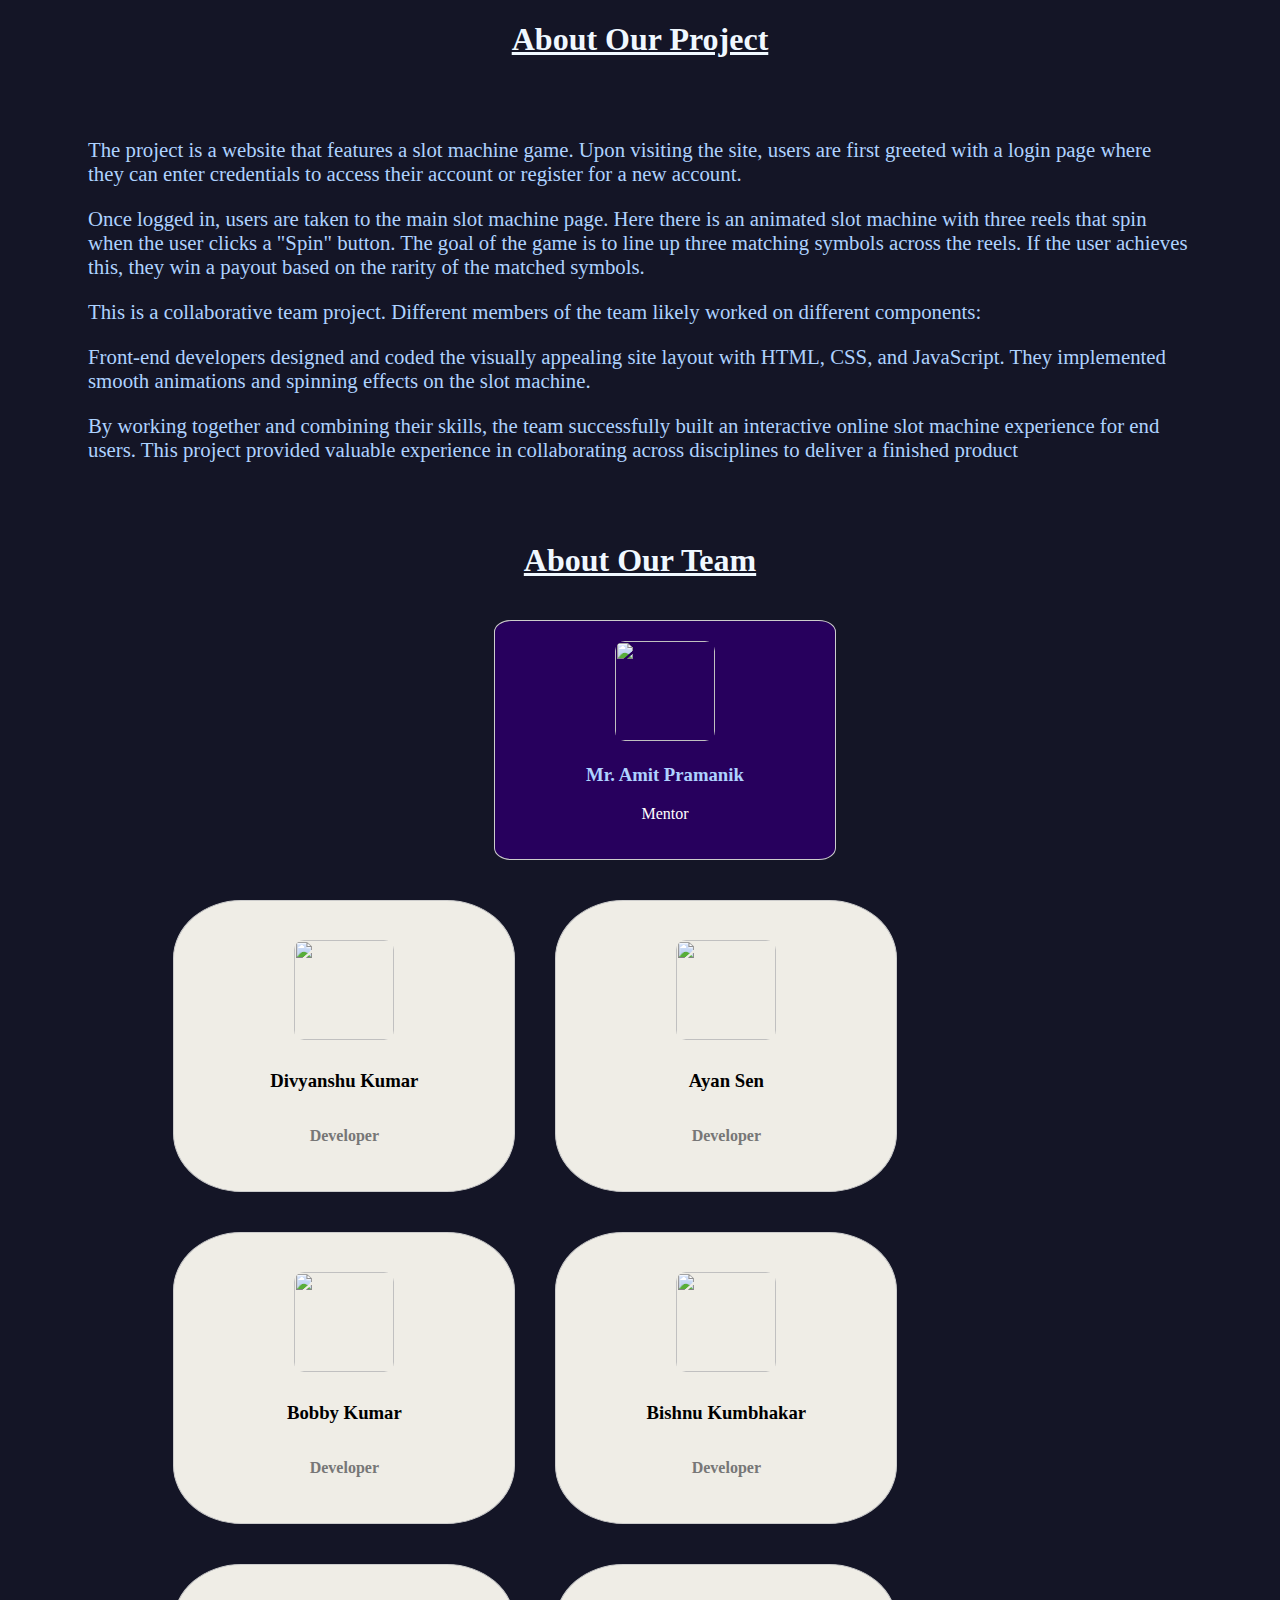
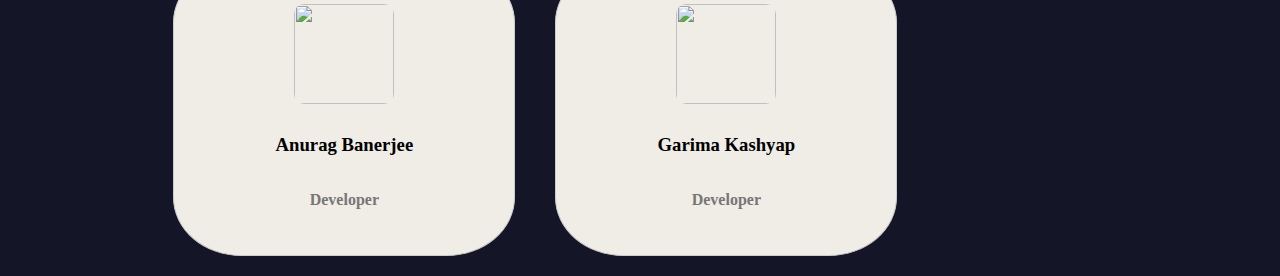
==== About.html @ ab25fb1c "first commit" ====
<!DOCTYPE html>
<html>
  <head>
    <link rel="stylesheet" href="about.css" />
  </head>
  <body>
    <h1>About Our Project</h1>
    <div class="Description">
      <p>The project is a website that features a slot machine game. Upon visiting the site, users are first greeted with a login page where they can enter credentials to access their account or register for a new account.</p>

       <p> Once logged in, users are taken to the main slot machine page. Here there is an animated slot machine with three reels that spin when the user clicks a "Spin" button. The goal of the game is to line up three matching symbols across the reels. If the user achieves this, they win a payout based on the rarity of the matched symbols.</p>
        
        <p>This is a collaborative team project. Different members of the team likely worked on different components:</p>
        
        <p>Front-end developers designed and coded the visually appealing site layout with HTML, CSS, and JavaScript. They implemented smooth animations and spinning effects on the slot machine.</p>
        
        <p>By working together and combining their skills, the team successfully built an interactive online slot machine experience for end users. This project provided valuable experience in collaborating across disciplines to deliver a finished product</p>
    </div>
    <h1>About Our Team</h1>
    <div class="container">
      <div class="Mentor">
        <img src="profile.jpg" />
        <h3>Mr. Amit Pramanik</h3>
        <p>Mentor</p>
      </div>
      <div class="profile">
        <img src="profile1.jpg" />
        <h3>Divyanshu Kumar</h3>
        <p>Developer</p>
      </div>

      <div class="profile">
        <img src="profile2.jpg" />
        <h3>Ayan Sen</h3>
        <p>Developer</p>
      </div>

      <div class="profile">
        <img src="profile3.jpg" />
        <h3>Bobby Kumar</h3>
        <p>Developer</p>
      </div>

      <div class="profile">
        <img src="profile4.jpg" />
        <h3>Bishnu Kumbhakar</h3>
        <p>Developer</p>
      </div>

      <div class="profile">
        <img src="profile5.jpg" />
        <h3>Anurag Banerjee</h3>
        <p>Developer</p>
      </div>

      <div class="profile">
        <img src="profile6.jpg" />
        <h3>Garima Kashyap</h3>
        <p>Developer</p>
      </div>
    </div>
  </body>
</html>
---- about.css ----
.profile {
    width: 300px;
    height: 250px;
    border: 1px solid #ccc;
    padding: 20px; 
    margin: 20px;
    float: left;
    border-radius: 20%;
    align-items :center;
    background-color:#EFEDE6;
    display:flex; 
    justify-content: center; 
    align-items: center;
    flex-direction: column;
  }
  
  .profile img {
    width: 100px;
    height: 100px;
    border-radius: 10%;
    align-self: center;
    margin:10px;
  }
  
  .profile h3 {
    margin-top: 20px;  
  }
  
  .profile p {
    color: #777;
    font-weight: bold;
    font-family: 'Comic Sans MS';
  }
  body {
    background-color:#141526;
    justify-content: center;
  }
  .container{
    justify-content: center;
    align-items: center;
    width: 77%; 
    margin: 0 auto;
    text-align: center;
  }
  h1 {
    text-align: center;
    text-decoration: underline;
    color:aliceblue;
  }
  .Mentor{
    width: 300px;
    border: 1px solid #ccc;
    padding: 20px; 
    margin: 20px;
    margin-left:35%;
    margin-right: 50%;
    float:left;
    border-radius: 5%;
    align-items :center;
    background-color: #27005D;
    
  }
  .Mentor img {
    width: 100px;
    height: 100px;
    border-radius: 10%;
  }
  .Mentor h3{
    color:#AED2FF;
  }
  .Mentor p{
    color:white;
  }
  .Description {
    margin: 80px;
    /* margin-left: 30px; */
  }
  .Description p{
    text-wrap:wrap;
    font-size: 130%;
    color:#AED2FF
    
  }
  @media (max-width: 600px) {

    .container {
      width: 90%;
      display:flex;
      align-items:center;
      justify-content: center;
    }
    .profile, 
    .Mentor {
      width: 100%; 
      margin: 10px 0;
      float: none;
    }
    
    .Mentor {
      margin-left: 0;
      margin-right: 0;
    }
    
    .Description {
      margin: 20px;
    }
  
    .Description p {
      font-size: 100%;
    }
  
  }
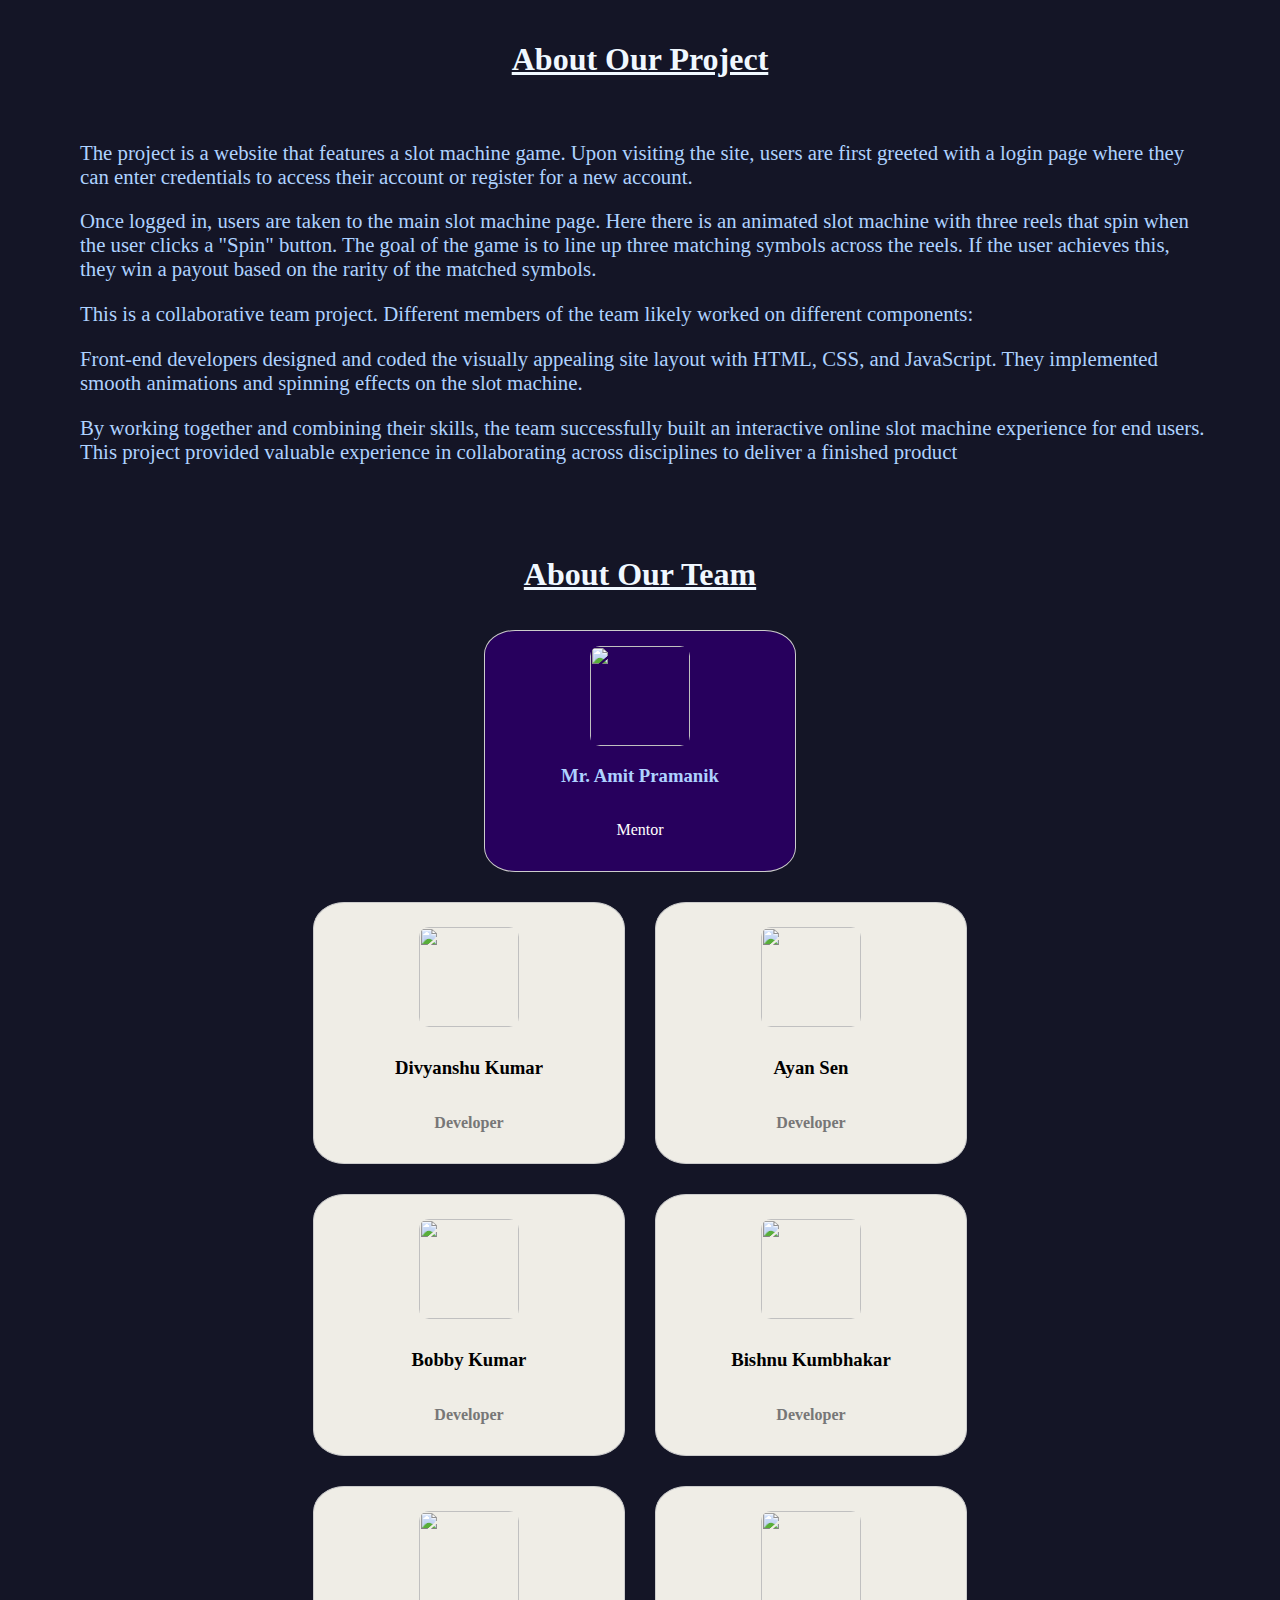
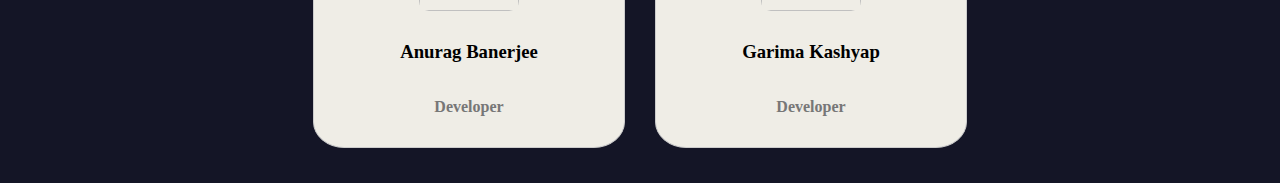
==== commit 139de2c5: "changes" ====
--- a/About.html
+++ b/About.html
@@ -17,12 +17,13 @@
         <p>By working together and combining their skills, the team successfully built an interactive online slot machine experience for end users. This project provided valuable experience in collaborating across disciplines to deliver a finished product</p>
     </div>
     <h1>About Our Team</h1>
+    <div class="Mentor">
+      <img src="profile.jpg" />
+      <h3>Mr. Amit Pramanik</h3>
+      <p>Mentor</p>
+    </div>
     <div class="container">
-      <div class="Mentor">
-        <img src="profile.jpg" />
-        <h3>Mr. Amit Pramanik</h3>
-        <p>Mentor</p>
-      </div>
+      
       <div class="profile">
         <img src="profile1.jpg" />
         <h3>Divyanshu Kumar</h3>
--- a/about.css
+++ b/about.css
@@ -2,11 +2,9 @@
     width: 300px;
     height: 250px;
     border: 1px solid #ccc;
-    padding: 20px; 
-    margin: 20px;
-    float: left;
-    border-radius: 20%;
-    align-items :center;
+    padding: 5px; 
+    margin: 15px;
+    border-radius: 10%;
     background-color:#EFEDE6;
     display:flex; 
     justify-content: center; 
@@ -34,13 +32,20 @@
   body {
     background-color:#141526;
     justify-content: center;
+    display:flex;
+    flex-direction: column;
+    align-items: center;
+    margin: 20px
   }
   .container{
+    display:flex;
     justify-content: center;
     align-items: center;
     width: 77%; 
     margin: 0 auto;
     text-align: center;
+    flex-direction: row;
+    flex-wrap: wrap;
   }
   h1 {
     text-align: center;
@@ -49,16 +54,17 @@
   }
   .Mentor{
     width: 300px;
+    height: 230px;
     border: 1px solid #ccc;
-    padding: 20px; 
-    margin: 20px;
-    margin-left:35%;
-    margin-right: 50%;
-    float:left;
-    border-radius: 5%;
-    align-items :center;
-    background-color: #27005D;
-    
+    padding: 5px; 
+    margin: 15px;
+    border-radius: 10%;
+    background-color:#27005D;
+    display:flex; 
+    justify-content: center; 
+    align-items: center;
+    flex-direction: column;
+    text-align: center;
   }
   .Mentor img {
     width: 100px;
@@ -72,8 +78,9 @@
     color:white;
   }
   .Description {
-    margin: 80px;
-    /* margin-left: 30px; */
+    margin: 50px;
+    margin-left: 60px;
+    margin-top: 20px;
   }
   .Description p{
     text-wrap:wrap;
@@ -81,32 +88,25 @@
     color:#AED2FF
     
   }
-  @media (max-width: 600px) {
 
-    .container {
-      width: 90%;
-      display:flex;
-      align-items:center;
-      justify-content: center;
-    }
-    .profile, 
-    .Mentor {
-      width: 100%; 
-      margin: 10px 0;
-      float: none;
-    }
+    @media (max-width: 600px) {
+
+      .container {
+        flex-direction: column;
+      }
     
-    .Mentor {
-      margin-left: 0;
-      margin-right: 0;
-    }
+      .profile, 
+      .Mentor {
+        width: 80%;
+        margin: 10px auto; 
+      }
     
-    .Description {
-      margin: 20px;
-    }
-  
-    .Description p {
-      font-size: 100%;
-    }
-  
-  }+      .Description {
+        margin: 20px;
+      }
+    
+      .Description p {
+        font-size: 100%;
+      }
+    
+    }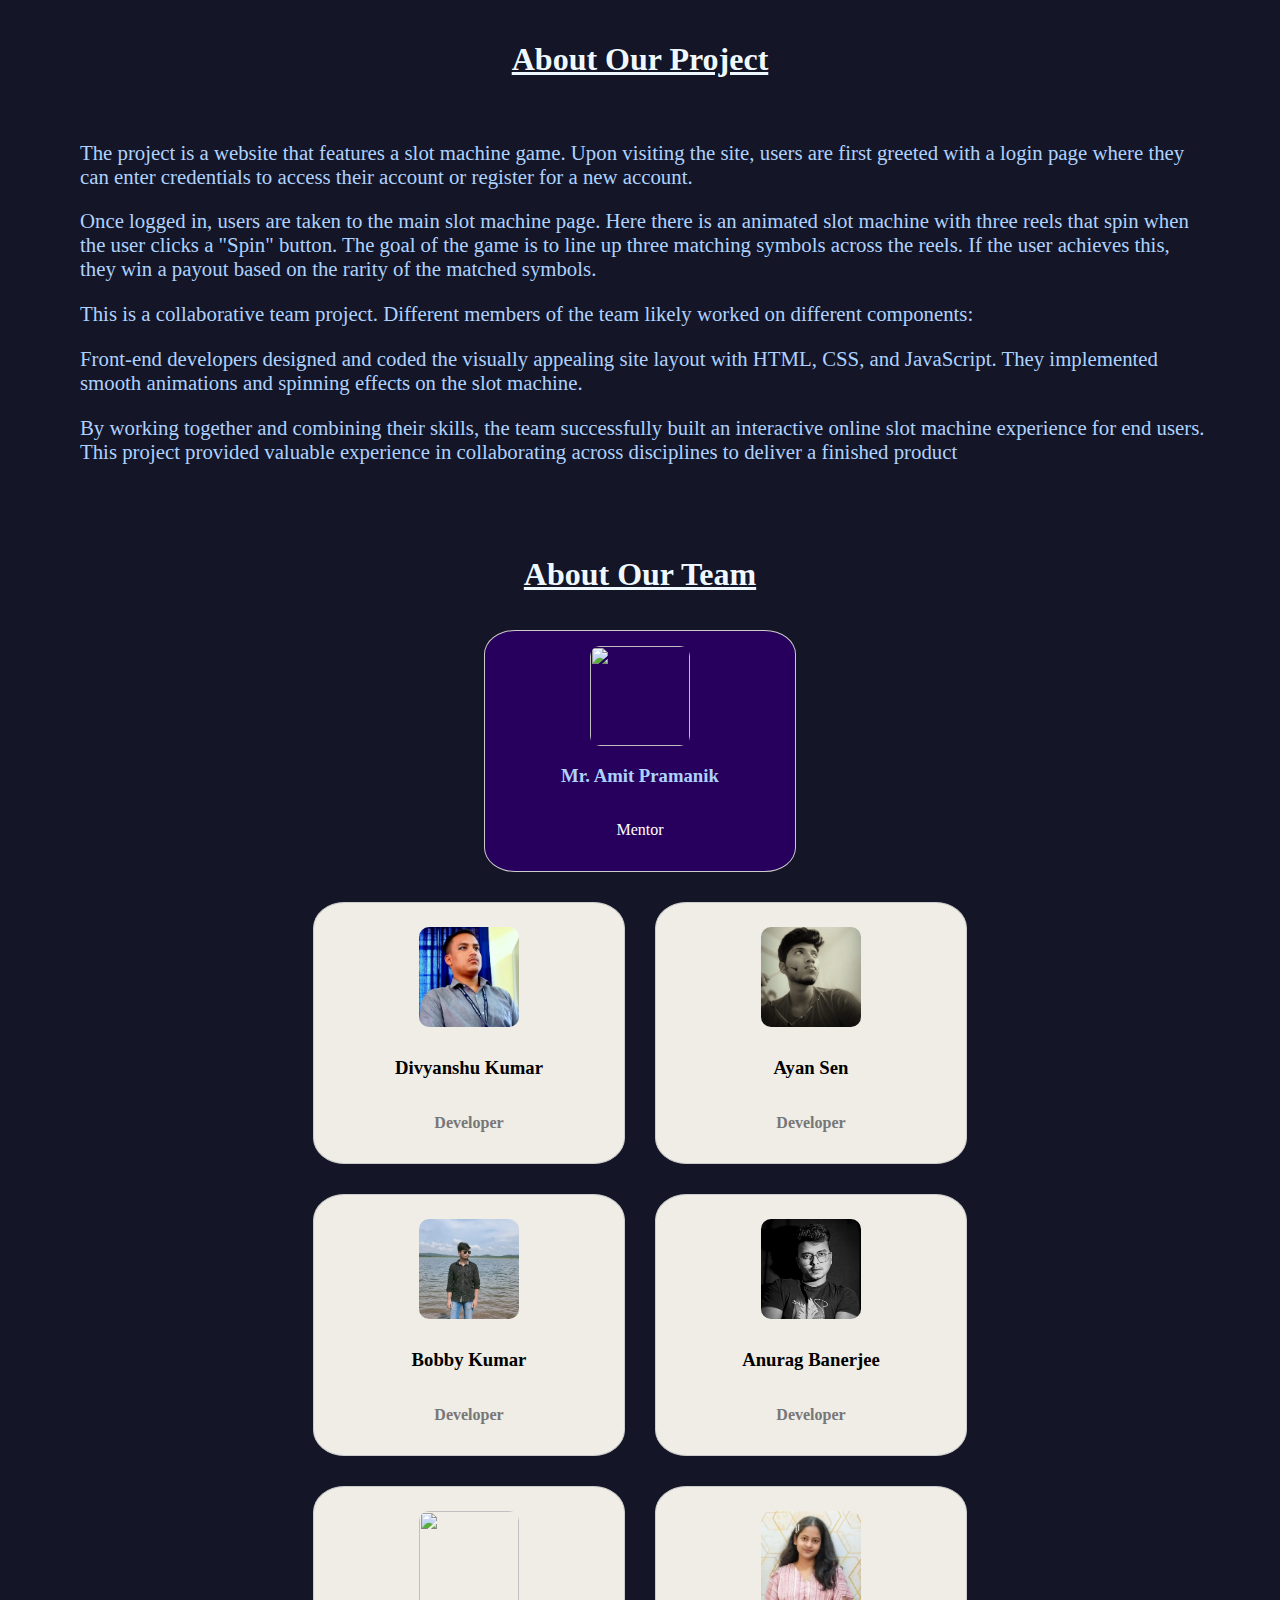
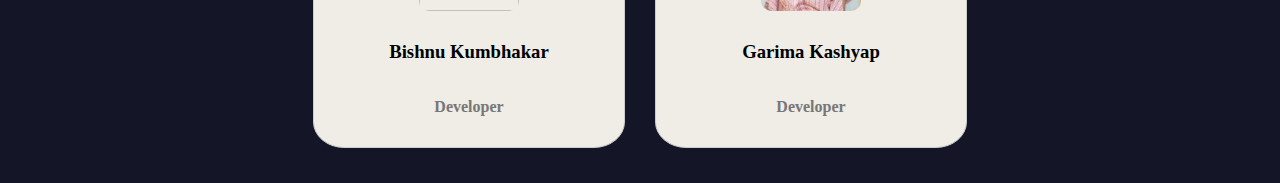
==== commit 8255123c: "About page updated" ====
--- a/About.html
+++ b/About.html
@@ -25,20 +25,26 @@
     <div class="container">
       
       <div class="profile">
-        <img src="profile1.jpg" />
+        <img src="assets/Divyanshu.jpg" />
         <h3>Divyanshu Kumar</h3>
         <p>Developer</p>
       </div>
 
       <div class="profile">
-        <img src="profile2.jpg" />
+        <img src="assets/Ayan.jpeg" />
         <h3>Ayan Sen</h3>
         <p>Developer</p>
       </div>
 
       <div class="profile">
-        <img src="profile3.jpg" />
+        <img src="assets/Bobby.jpeg" />
         <h3>Bobby Kumar</h3>
+        <p>Developer</p>
+      </div>
+
+      <div class="profile">
+        <img src="assets/Anurag.jpeg" />
+        <h3>Anurag Banerjee</h3>
         <p>Developer</p>
       </div>
 
@@ -49,13 +55,7 @@
       </div>
 
       <div class="profile">
-        <img src="profile5.jpg" />
-        <h3>Anurag Banerjee</h3>
-        <p>Developer</p>
-      </div>
-
-      <div class="profile">
-        <img src="profile6.jpg" />
+        <img src="assets/Garima.jpeg" />
         <h3>Garima Kashyap</h3>
         <p>Developer</p>
       </div>
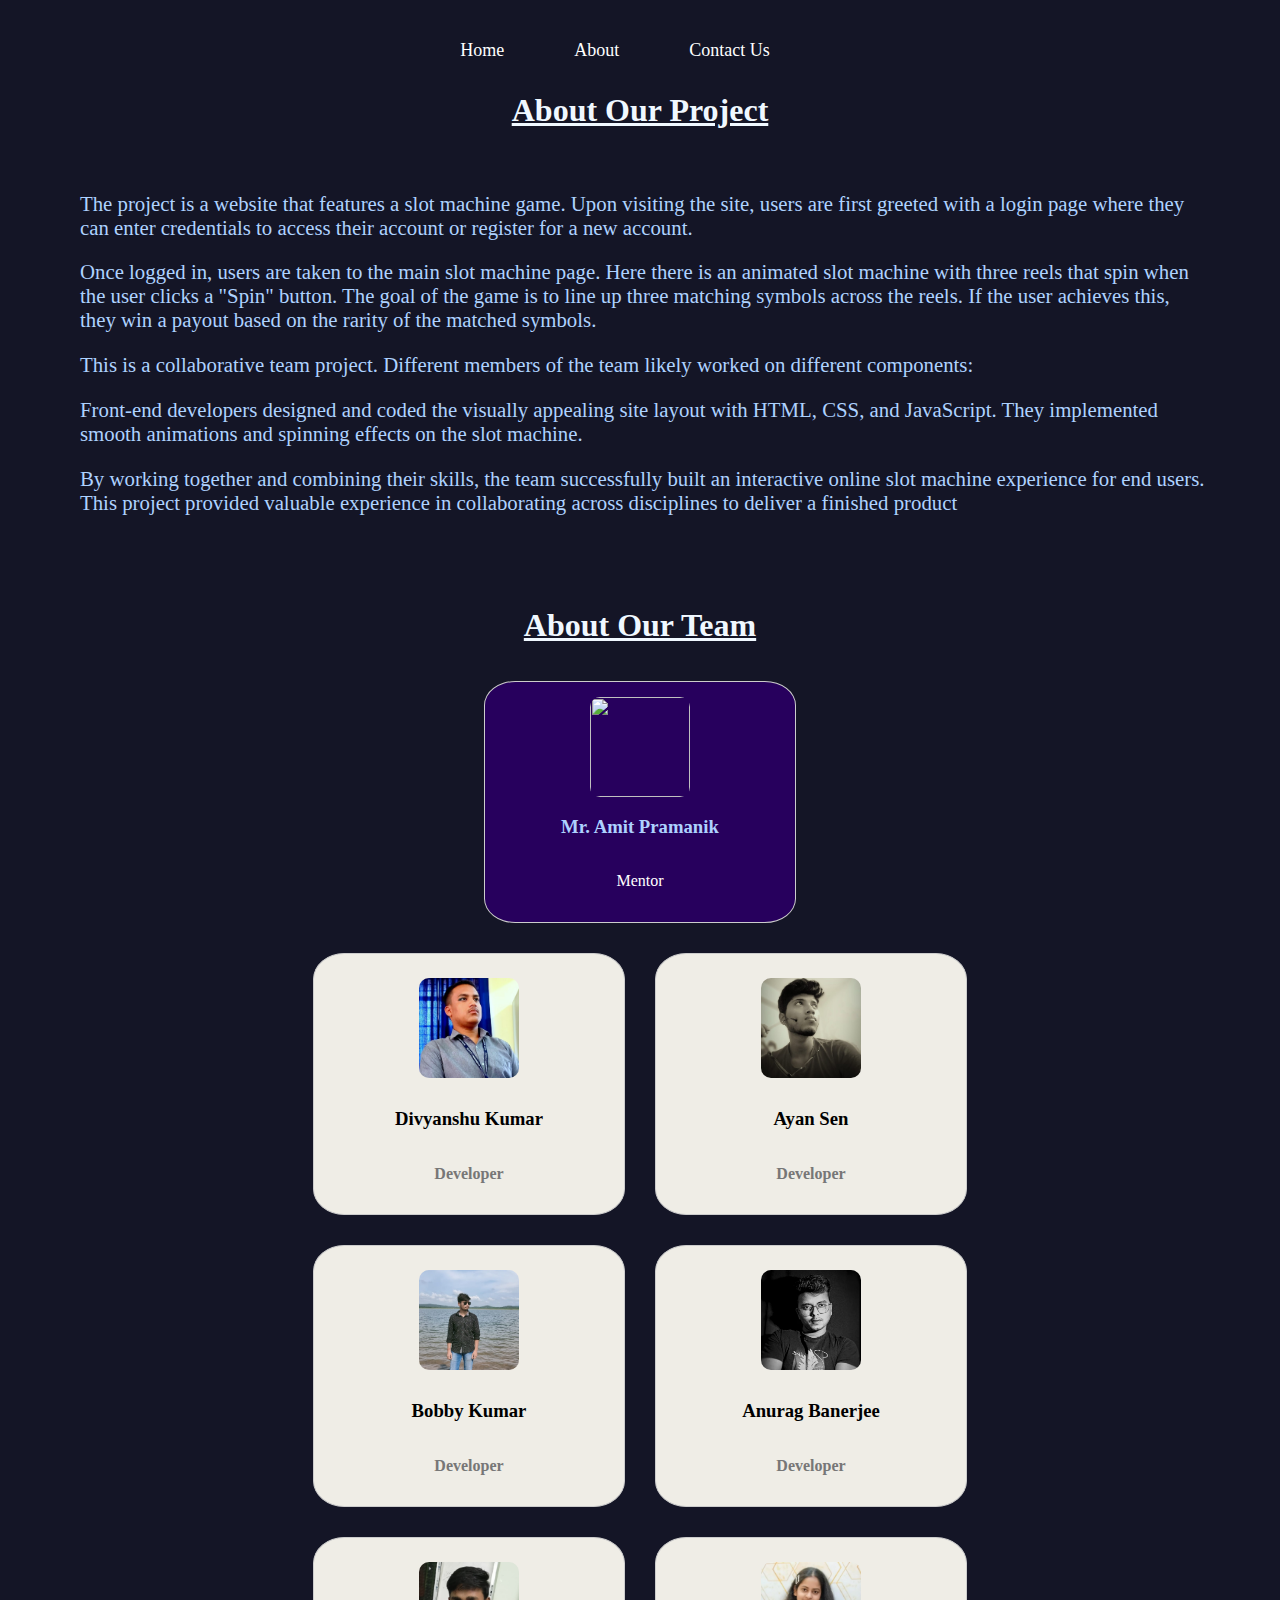
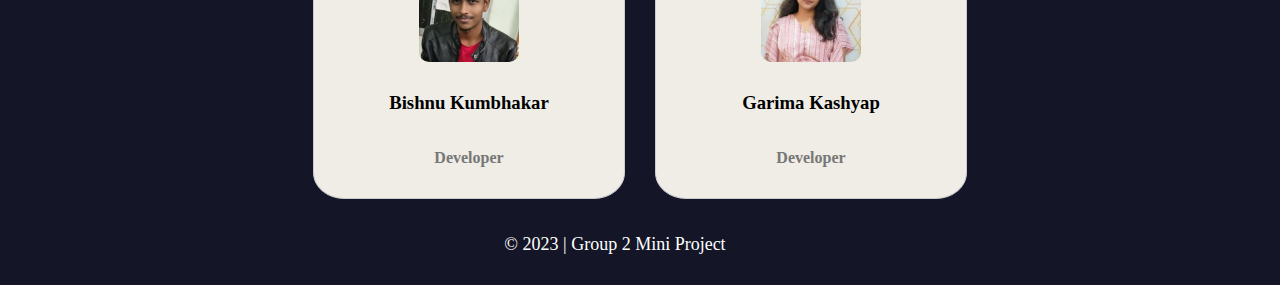
==== commit 8f73768a: "Photo updated" ====
--- a/About.html
+++ b/About.html
@@ -4,17 +4,45 @@
     <link rel="stylesheet" href="about.css" />
   </head>
   <body>
+    <nav>
+      <a href="index.html" class="menu-btn">Home</a>
+      <a href="About.html" class="menu-btn">About</a>
+      <a href="contact.html" class="menu-btn">Contact Us</a>
+    </nav>
     <h1>About Our Project</h1>
     <div class="Description">
-      <p>The project is a website that features a slot machine game. Upon visiting the site, users are first greeted with a login page where they can enter credentials to access their account or register for a new account.</p>
+      <p>
+        The project is a website that features a slot machine game. Upon
+        visiting the site, users are first greeted with a login page where they
+        can enter credentials to access their account or register for a new
+        account.
+      </p>
 
-       <p> Once logged in, users are taken to the main slot machine page. Here there is an animated slot machine with three reels that spin when the user clicks a "Spin" button. The goal of the game is to line up three matching symbols across the reels. If the user achieves this, they win a payout based on the rarity of the matched symbols.</p>
-        
-        <p>This is a collaborative team project. Different members of the team likely worked on different components:</p>
-        
-        <p>Front-end developers designed and coded the visually appealing site layout with HTML, CSS, and JavaScript. They implemented smooth animations and spinning effects on the slot machine.</p>
-        
-        <p>By working together and combining their skills, the team successfully built an interactive online slot machine experience for end users. This project provided valuable experience in collaborating across disciplines to deliver a finished product</p>
+      <p>
+        Once logged in, users are taken to the main slot machine page. Here
+        there is an animated slot machine with three reels that spin when the
+        user clicks a "Spin" button. The goal of the game is to line up three
+        matching symbols across the reels. If the user achieves this, they win a
+        payout based on the rarity of the matched symbols.
+      </p>
+
+      <p>
+        This is a collaborative team project. Different members of the team
+        likely worked on different components:
+      </p>
+
+      <p>
+        Front-end developers designed and coded the visually appealing site
+        layout with HTML, CSS, and JavaScript. They implemented smooth
+        animations and spinning effects on the slot machine.
+      </p>
+
+      <p>
+        By working together and combining their skills, the team successfully
+        built an interactive online slot machine experience for end users. This
+        project provided valuable experience in collaborating across disciplines
+        to deliver a finished product
+      </p>
     </div>
     <h1>About Our Team</h1>
     <div class="Mentor">
@@ -23,7 +51,6 @@
       <p>Mentor</p>
     </div>
     <div class="container">
-      
       <div class="profile">
         <img src="assets/Divyanshu.jpg" />
         <h3>Divyanshu Kumar</h3>
@@ -49,7 +76,7 @@
       </div>
 
       <div class="profile">
-        <img src="profile4.jpg" />
+        <img src="assets/Bishnu.jpeg" />
         <h3>Bishnu Kumbhakar</h3>
         <p>Developer</p>
       </div>
@@ -60,5 +87,8 @@
         <p>Developer</p>
       </div>
     </div>
+    <footer>
+      <a href="#">&copy; 2023 | Group 2 Mini Project </a>
+    </footer>
   </body>
 </html>
--- a/about.css
+++ b/about.css
@@ -85,8 +85,32 @@
   .Description p{
     text-wrap:wrap;
     font-size: 130%;
-    color:#AED2FF
-    
+    color:#AED2FF 
+  }
+  footer,nav {
+    display: flex;
+    overflow: hidden;
+    justify-content: flex-end;
+  }
+  
+  footer a,nav a {
+    display: block;
+    text-decoration: none;
+    padding: 10px;
+    text-align: center;
+    float: left;
+    color: white;
+    font-size: 18px;
+    margin-top: 10px;
+    margin-right: 50px;
+  }
+  .menu-btn{
+    border-radius: 5px;
+  }
+  
+  .menu-btn:hover {
+    font-size: 22px;
+    color: rgb(63, 209, 254);
   }
 
     @media (max-width: 600px) {
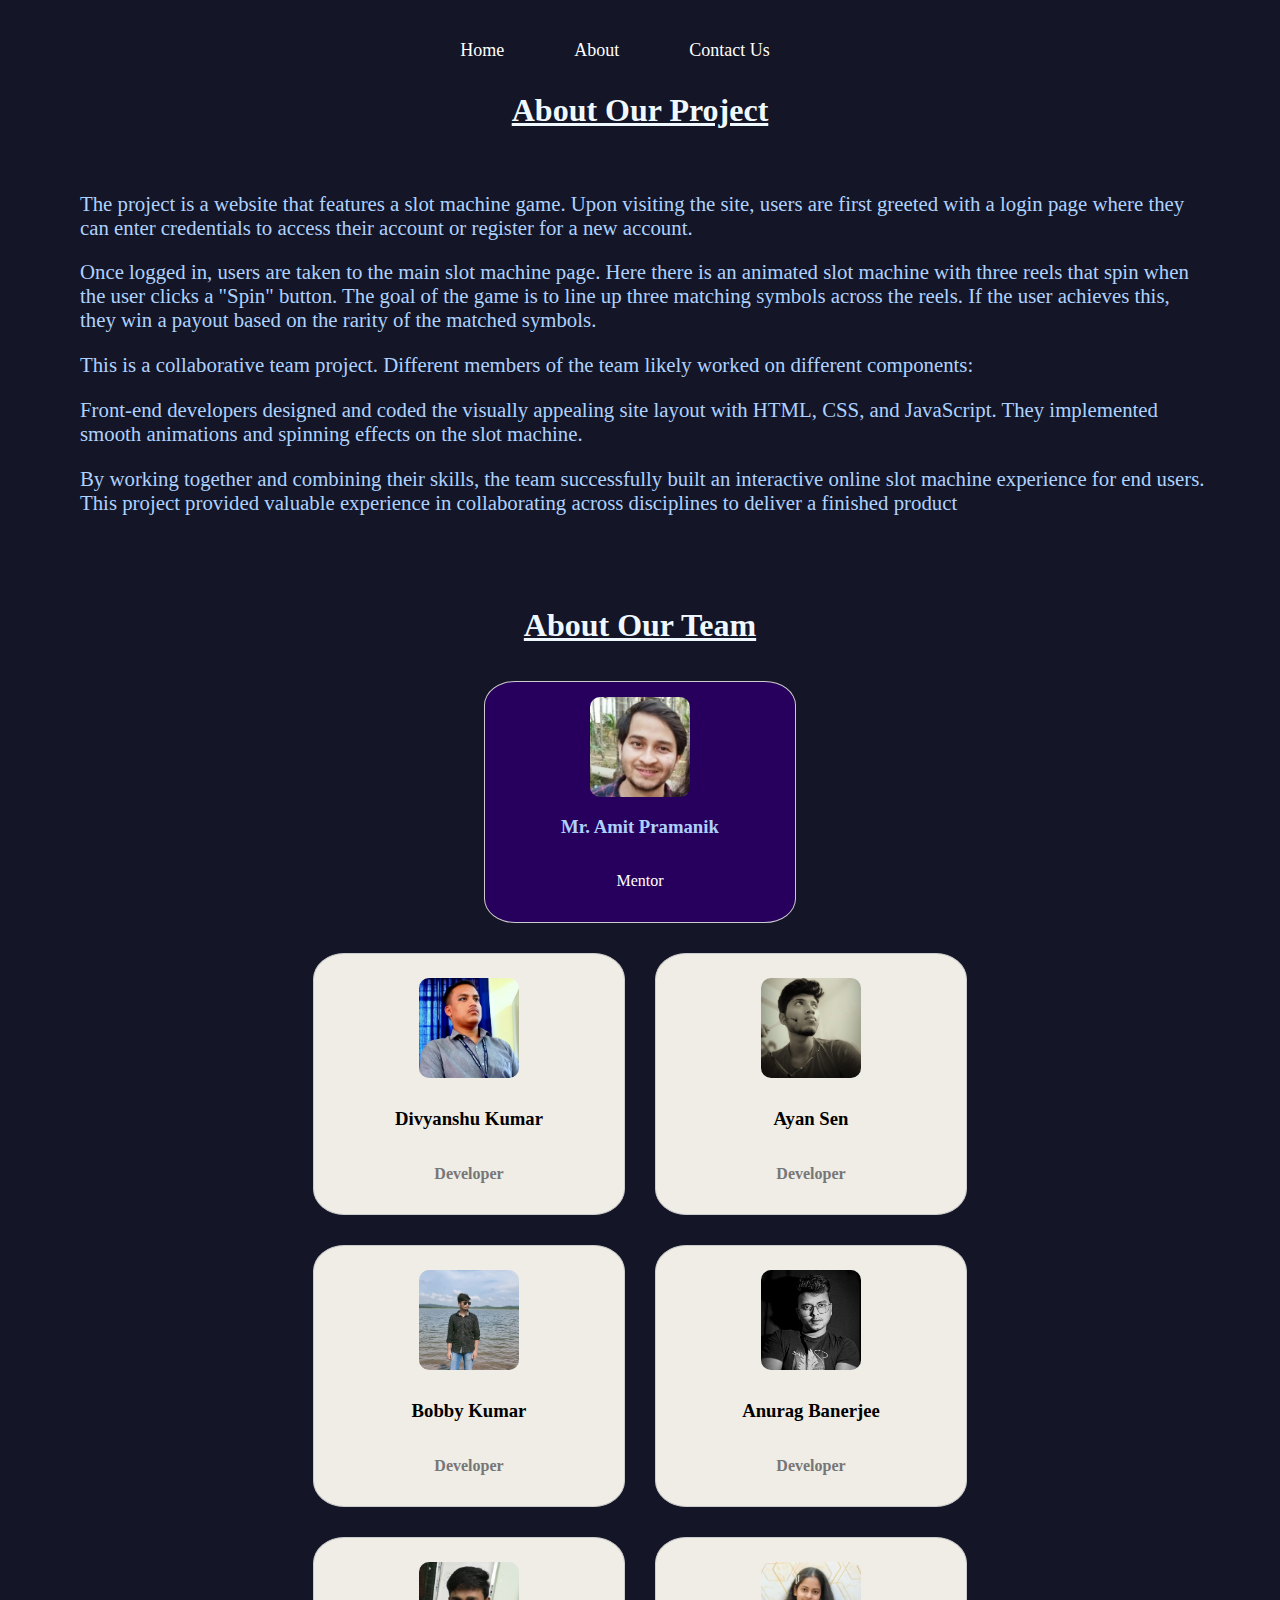
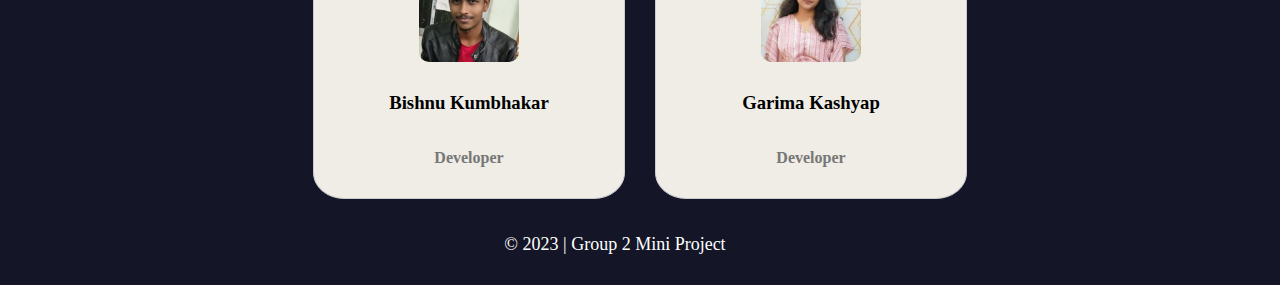
==== commit ee3eac11: "image" ====
--- a/About.html
+++ b/About.html
@@ -46,7 +46,7 @@
     </div>
     <h1>About Our Team</h1>
     <div class="Mentor">
-      <img src="profile.jpg" />
+      <img src="assets/AmitSir.jpg" />
       <h3>Mr. Amit Pramanik</h3>
       <p>Mentor</p>
     </div>
